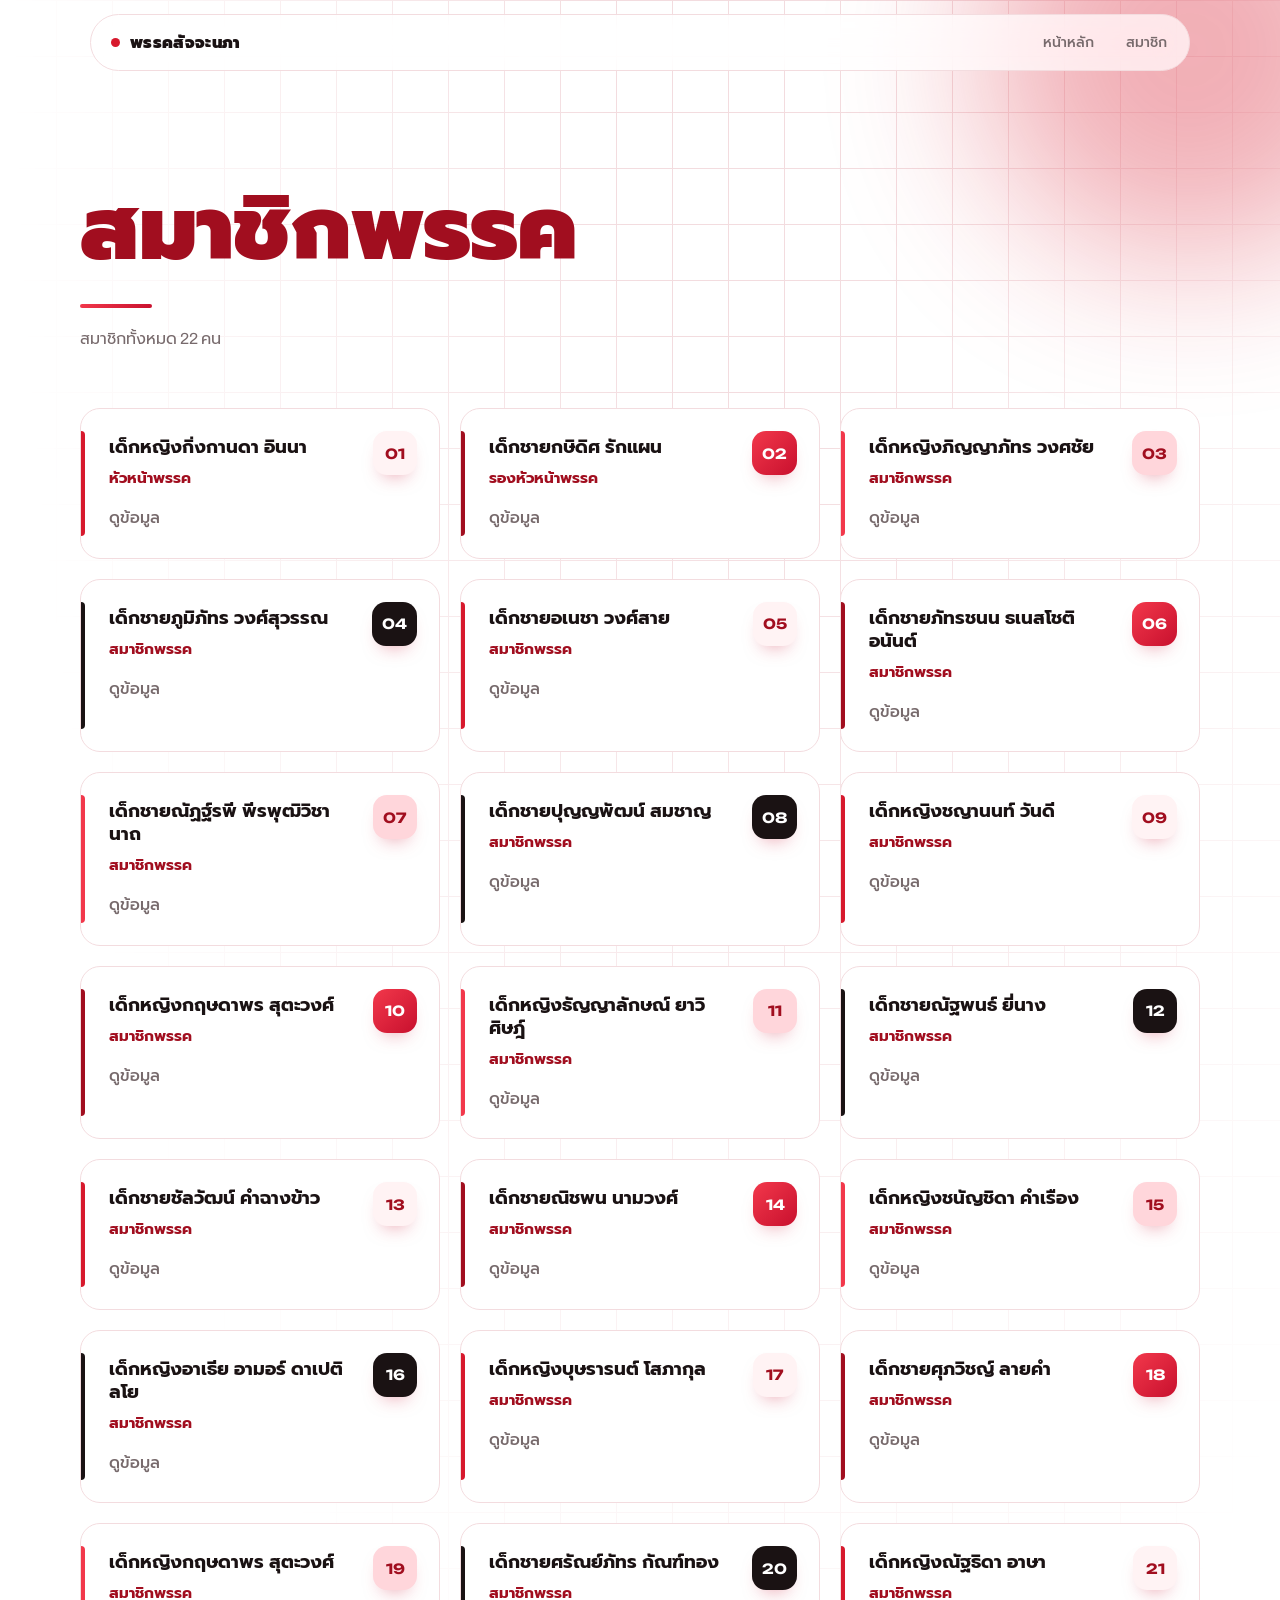
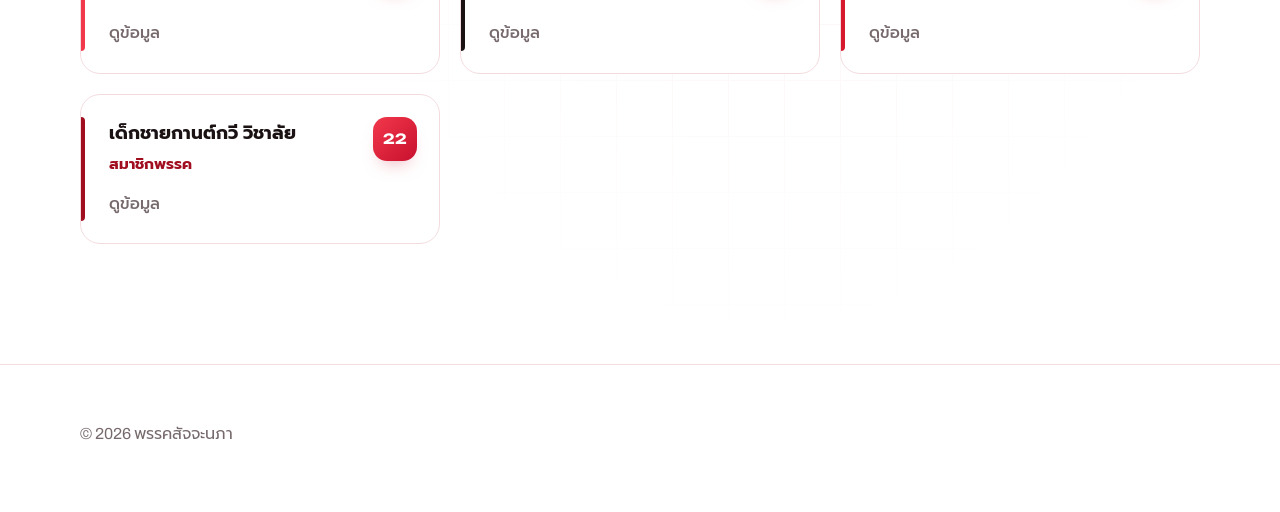
==== member.html @ bf194bbb "Update member.html" ====
<!DOCTYPE html>
<html lang="th">
<head>
<meta charset="UTF-8">
<meta name="viewport" content="width=device-width, initial-scale=1.0">
<meta name="description" content="สมาชิกพรรคสัจจะนภา">
<title>สมาชิกพรรค | พรรคสัจจะนภา</title>
<link rel="preconnect" href="https://fonts.googleapis.com">
<link rel="preconnect" href="https://fonts.gstatic.com" crossorigin>
<link href="https://fonts.googleapis.com/css2?family=Archivo:wght@400;500;600;700&family=Prompt:wght@400;500;600;700;800&family=Unbounded:wght@500;700;900&display=swap" rel="stylesheet">
<script>document.documentElement.classList.add('js');</script>
<style>
  :root{
    color-scheme:light;
    --red:#D7192D;--red-deep:#A10E1F;
    --grad:linear-gradient(135deg,#F2384B 0%,#C8102E 100%);
    --ink:#1A1213;--muted:#776A6C;--line:#F3DCDF;--tint:#FFF3F4;
    --radius:24px;--ease:cubic-bezier(.2,.7,.2,1);
    --display:"Unbounded","Prompt",system-ui,sans-serif;
    --body:"Archivo","Prompt",system-ui,sans-serif;
  }
  *,*::before,*::after{box-sizing:border-box;margin:0;padding:0}
  html{scroll-behavior:smooth;scroll-padding-top:96px}
  body{font-family:var(--body);background:#fff;color:var(--ink);line-height:1.65;overflow-x:hidden;-webkit-font-smoothing:antialiased}
  ul,ol{list-style:none}
  a{color:inherit;text-decoration:none}
  button{font:inherit;color:inherit;cursor:pointer;border:0;background:none}
  :focus-visible{outline:3px solid var(--red);outline-offset:3px;border-radius:6px}
  ::selection{background:var(--red);color:#fff}
  [hidden]{display:none !important}
  h1,h2,h3{font-family:var(--display);line-height:1.25}
  p{margin:0}
  .wrap{width:min(1120px,90%);margin-inline:auto}

  /* ---------- scroll progress ---------- */
  .progress{position:fixed;top:0;left:0;right:0;height:4px;background:var(--grad);transform:scaleX(0);transform-origin:0 50%;z-index:100}

  /* ---------- floating pill navbar ---------- */
  .topbar{position:fixed;top:14px;left:50%;transform:translateX(-50%);width:min(94%,1100px);padding:8px 8px 8px 20px;border-radius:999px;background:rgba(255,255,255,.72);-webkit-backdrop-filter:blur(16px) saturate(170%);backdrop-filter:blur(16px) saturate(170%);border:1px solid var(--line);z-index:50;transition:background .3s,box-shadow .3s}
  .topbar.scrolled{background:rgba(255,255,255,.94);box-shadow:0 12px 40px -18px rgba(26,18,19,.25)}
  .topbar .wrap{width:100%;display:flex;align-items:center;justify-content:space-between;gap:12px}
  .brand{display:flex;align-items:center;gap:10px;font-family:var(--display);font-weight:900;letter-spacing:.02em}
  .logo{width:9px;height:9px;border-radius:50%;background:var(--red);animation:pulse 2s infinite}
  @keyframes pulse{0%,100%{box-shadow:0 0 0 4px rgba(215,25,45,.2)}50%{box-shadow:0 0 0 9px rgba(215,25,45,.04)}}
  .nav-links{display:flex;gap:4px}
  .nav-links a{display:block;padding:8px 14px;border-radius:999px;font-size:14px;font-weight:500;color:var(--muted);transition:background .25s,color .25s}
  .nav-links a:hover{background:var(--tint);color:var(--red-deep)}

  /* three-line button: turns into an X when open */
  .menu-btn{display:none;position:relative;width:44px;height:44px;margin-left:auto;border-radius:50%;background:var(--tint);transition:transform .2s var(--ease)}
  .menu-btn:active{transform:scale(.9)}
  .menu-btn span{position:absolute;left:13px;right:13px;height:2px;border-radius:2px;background:var(--ink);transition:transform .3s var(--ease),opacity .2s,top .3s var(--ease)}
  .menu-btn span:nth-child(1){top:15px}
  .menu-btn span:nth-child(2){top:21px}
  .menu-btn span:nth-child(3){top:27px}
  .menu-btn.is-open span:nth-child(1){top:21px;transform:rotate(45deg)}
  .menu-btn.is-open span:nth-child(2){opacity:0}
  .menu-btn.is-open span:nth-child(3){top:21px;transform:rotate(-45deg)}

  /* ---------- page background ---------- */
  .page{position:relative;isolation:isolate;overflow:hidden;padding:170px 0 120px;background:#fff}
  .page::before{content:"";position:absolute;inset:0;z-index:-1;background-image:linear-gradient(var(--line) 1px,transparent 1px),linear-gradient(90deg,var(--line) 1px,transparent 1px);background-size:56px 56px;-webkit-mask-image:radial-gradient(ellipse at 60% 0%,#000 15%,transparent 70%);mask-image:radial-gradient(ellipse at 60% 0%,#000 15%,transparent 70%)}
  .blob{position:absolute;border-radius:50%;filter:blur(80px);opacity:.35;z-index:-1;pointer-events:none;animation:float 14s ease-in-out infinite}
  .b1{width:420px;height:420px;background:var(--red);top:-160px;right:-120px}
  @keyframes float{0%,100%{transform:translate(0,0) scale(1)}50%{transform:translate(30px,-40px) scale(1.08)}}

  /* ---------- list header ---------- */
  .page-title{font-size:clamp(2.6rem,8vw,5.6rem);font-weight:900;letter-spacing:-.01em;color:var(--red-deep)}
  .title-line{display:block;width:72px;height:4px;margin-top:22px;border-radius:4px;background:var(--grad);transform-origin:left}
  .page-sub{margin-top:18px;color:var(--muted)}

  /* ---------- buttons ---------- */
  .btn{display:inline-flex;align-items:center;justify-content:center;gap:8px;padding:16px 30px;border:2px solid var(--red);border-radius:999px;background:#fff;color:var(--red-deep);font-weight:700;font-size:16px;box-shadow:0 14px 30px -14px rgba(200,16,46,.6);transition:transform .25s var(--ease),background .25s,box-shadow .25s}
  .btn:hover{transform:translateY(-3px);background:var(--tint);box-shadow:0 20px 40px -14px rgba(200,16,46,.7)}
  .btn:active{transform:scale(.98)}
  .btn-line{border-color:var(--ink);color:var(--ink);box-shadow:none}
  .btn-line:hover{background:var(--tint);box-shadow:none}

  /* ---------- cards ---------- */
  .card{position:relative;overflow:hidden;border:1px solid var(--line);border-radius:20px;background:#fff;transition:transform .4s var(--ease),box-shadow .4s,border-color .4s}
  .card:hover{transform:translateY(-6px);border-color:rgba(215,25,45,.4);box-shadow:0 26px 50px -28px rgba(200,16,46,.55)}
  .card>*{position:relative;z-index:1}
  .card::after{content:"";position:absolute;inset:0;z-index:0;border-radius:inherit;pointer-events:none;opacity:0;transition:opacity .4s;background:radial-gradient(280px circle at var(--mx,50%) var(--my,50%),rgba(215,25,45,.1),transparent 70%)}
  .card:hover::after{opacity:1}

  /* member list cards */
  .member-grid{display:grid;grid-template-columns:repeat(3,1fr);gap:20px;margin-top:56px}
  .member-card{padding:26px 28px}
  .member-card::before{content:"";position:absolute;left:0;top:22px;bottom:22px;width:4px;border-radius:0 4px 4px 0;background:var(--accent)}
  .member-card h3{font-size:1.15rem;font-weight:700;margin-bottom:8px;padding-right:60px}
  .member-card .role{color:var(--red-deep);font-weight:700;font-size:.95rem}
  .member-link{display:inline-block;margin-top:14px;color:var(--muted);font-weight:500;transition:color .25s}
  .member-link:hover{color:var(--red-deep);text-decoration:underline;text-underline-offset:4px}

  /* number badge, colored by tone */
  .member-num{position:absolute;top:22px;right:22px;display:grid;place-items:center;min-width:44px;height:44px;padding:0 10px;border-radius:14px;background:var(--badge-bg);color:var(--badge-ink);font-family:var(--display);font-size:14px;font-weight:700;box-shadow:0 10px 20px -12px rgba(200,16,46,.6)}

  /* four tones, repeated down the list: 1, 2, 3, 4, 1, 2, ... */
  .tone-0{--accent:#D7192D;--badge-bg:var(--tint);--badge-ink:var(--red-deep)}
  .tone-1{--accent:#A10E1F;--badge-bg:var(--grad);--badge-ink:#fff}
  .tone-2{--accent:#F2384B;--badge-bg:#FFD6DB;--badge-ink:var(--red-deep)}
  .tone-3{--accent:#1A1213;--badge-bg:var(--ink);--badge-ink:#fff}

  /* ---------- detail view ---------- */
  .detail-head{display:flex;align-items:center;gap:36px;flex-wrap:wrap}
  .detail-head>div{flex:1 1 320px;min-width:0}
  .avatar-xl{display:grid;place-items:center;flex-shrink:0;width:160px;height:160px;border-radius:44px;background:var(--grad);color:#fff;font-family:var(--display);font-size:56px;font-weight:900;box-shadow:0 30px 60px -24px rgba(200,16,46,.7)}
  .detail-name{font-size:clamp(2rem,5vw,3.2rem);font-weight:900;letter-spacing:-.01em;color:var(--ink)}
  .role-pill{display:inline-block;margin-top:16px;padding:6px 16px;border-radius:999px;background:var(--tint);color:var(--red-deep);font-weight:700;font-size:.95rem}
  .actions{display:flex;flex-wrap:wrap;gap:12px;margin-top:28px}
  .crumbs{display:flex;flex-wrap:wrap;align-items:center;gap:8px;margin-bottom:32px;font-size:14px;color:var(--muted)}
  .crumbs a{transition:color .25s}
  .crumbs a:hover{color:var(--red-deep)}

  .info-grid{display:grid;grid-template-columns:repeat(2,1fr);gap:18px;margin-top:56px}
  .info{padding:24px}
  .info dt{margin-bottom:6px;font-size:.85rem;color:var(--muted)}
  .info dd{font-size:1.05rem;font-weight:700;word-break:break-word}

  .bio{max-width:760px;margin-top:48px;color:var(--muted);font-size:1.05rem}

  .contact{display:flex;flex-wrap:wrap;align-items:center;justify-content:space-between;gap:20px;max-width:760px;margin-top:48px;padding:32px}
  .contact-label{font-size:.85rem;color:var(--muted)}
  .contact-value{font-family:var(--display);font-size:1.1rem;font-weight:700;word-break:break-all}
  .contact-actions{display:flex;flex-wrap:wrap;gap:12px}
  .copy-msg{width:100%;min-height:1.4em;font-size:.95rem;font-weight:600;color:var(--red-deep)}

  /* ---------- back to top ---------- */
  .to-top{position:fixed;right:20px;bottom:20px;z-index:40;display:grid;place-items:center;width:52px;height:52px;border-radius:50%;background:var(--grad);color:#fff;font-size:22px;font-weight:700;box-shadow:0 18px 36px -14px rgba(200,16,46,.7);opacity:0;transform:translateY(16px);pointer-events:none;transition:opacity .3s,transform .3s var(--ease)}
  .to-top.show{opacity:1;transform:none;pointer-events:auto}

  /* ---------- footer ---------- */
  footer{border-top:1px solid var(--line);padding:56px 0 64px}
  footer p{color:var(--muted)}

  /* ---------- motion ---------- */
  @keyframes heroRise{from{opacity:0;translate:0 28px;filter:blur(6px)}to{opacity:1;translate:0 0;filter:blur(0)}}
  @keyframes grow{from{transform:scaleX(0)}to{transform:scaleX(1)}}
  .js .page-title{animation:heroRise 1s var(--ease) both}
  .js .title-line{animation:grow .9s var(--ease) .3s both}
  .js .page-sub{animation:heroRise 1s var(--ease) .15s both}
  .js .detail-head,.js .crumbs{animation:heroRise 1s var(--ease) both}
  .js .reveal{opacity:0;translate:0 32px}
  .js .reveal.in{opacity:1;translate:0 0;transition:opacity .9s var(--ease) var(--d,0s),translate .9s var(--ease) var(--d,0s),transform .4s var(--ease),box-shadow .4s,border-color .4s}

  /* ---------- responsive ---------- */
  @media (max-width:1040px){
    .member-grid,.info-grid{grid-template-columns:repeat(2,1fr)}
  }
  @media (max-width:760px){
    .topbar{top:10px}
    .menu-btn{display:block}
    .nav-links{display:flex;flex-direction:column;gap:2px;position:absolute;top:calc(100% + 10px);left:0;right:0;padding:12px;background:#fff;border:1px solid var(--line);border-radius:24px;box-shadow:0 24px 50px -20px rgba(215,25,45,.35);opacity:0;visibility:hidden;pointer-events:none;transform:translateY(-12px) scale(.98);transform-origin:top right;transition:opacity .35s var(--ease),transform .35s var(--ease),visibility .35s}
    .nav-links.open{opacity:1;visibility:visible;pointer-events:auto;transform:none}
    .nav-links a{padding:14px 16px;opacity:0;transform:translateX(-10px);transition:opacity .3s,transform .3s,background .25s,color .25s}
    .nav-links.open a{opacity:1;transform:none}
    .nav-links.open li:nth-child(1) a{transition-delay:.06s}
    .nav-links.open li:nth-child(2) a{transition-delay:.12s}
    .page{padding-top:130px}
    .info-grid{grid-template-columns:1fr}
    .avatar-xl{width:124px;height:124px;font-size:44px;border-radius:36px}
    .contact{padding:26px}
  }
  @media (max-width:480px){
    .member-grid{grid-template-columns:1fr}
  }

  /* ---------- reduced motion ---------- */
  @media (prefers-reduced-motion:reduce){
    html{scroll-behavior:auto}
    *,*::before,*::after{animation:none !important;transition:none !important}
    .js .reveal{opacity:1;translate:none}
  }
</style>
</head>
<body>
<div class="progress" aria-hidden="true"></div>

<header class="topbar" id="topbar">
  <div class="wrap">
    <a class="brand" href="index.html"><span class="logo" aria-hidden="true"></span>พรรคสัจจะนภา</a>
    <button class="menu-btn" id="menuBtn" type="button" aria-label="เปิดเมนู" aria-expanded="false" aria-controls="navLinks">
      <span></span><span></span><span></span>
    </button>
    <nav>
      <ul class="nav-links" id="navLinks">
        <li><a href="index.html">หน้าหลัก</a></li>
        <li><a href="#members">สมาชิก</a></li>
      </ul>
    </nav>
  </div>
</header>

<main>
  <!-- list of all members -->
  <div class="page" id="listView">
    <div class="blob b1" aria-hidden="true"></div>
    <div class="wrap">
      <h1 class="page-title">สมาชิกพรรค</h1>
      <span class="title-line" aria-hidden="true"></span>
      <p class="page-sub">สมาชิกทั้งหมด <span id="count"></span> คน</p>
      <div class="member-grid" id="memberGrid"></div>
    </div>
  </div>

  <!-- one member's details (shown when ดูข้อมูล is clicked) -->
  <div class="page" id="detailView" hidden>
    <div class="blob b1" aria-hidden="true"></div>
    <div class="wrap" id="detail"></div>
  </div>
</main>

<footer>
  <div class="wrap">
    <p>© <span id="year"></span> พรรคสัจจะนภา</p>
  </div>
</footer>

<button class="to-top" id="toTop" type="button" aria-label="กลับขึ้นด้านบน">↑</button>

<script>
(() => {
  'use strict';
  const $ = (s, r = document) => r.querySelector(s);
  const $$ = (s, r = document) => [...r.querySelectorAll(s)];
  const reduceMotion = matchMedia('(prefers-reduced-motion: reduce)').matches;
  const LIST_TITLE = 'สมาชิกพรรค | พรรคสัจจะนภา';

  /* ============ MEMBER DATA: edit here ============
     Each { ... } is one member. Change any field.
     Any field you leave out uses the default below.
     education = ชั้น / ห้องเรียน (shown on the detail page) */
  const defaults = {
    nick: 'ใส่ชื่อเล่น',
    joined: '00 / 00 / 0000',
    education: 'ใส่ชั้น / ห้องเรียน'
  };

  const members = [
    {
      name: 'เด็กหญิงกิ่งกานดา อินนา',
      role: 'หัวหน้าพรรค',
      nick: 'กาน',
      education: 'มัธยมศึกษาปีที่ 2.7',
    },
    {
      name: 'เด็กชายกษิดิศ รักแผน',
      role: 'รองหัวหน้าพรรค',
      nick: 'ชีต้าร์',
      education: 'มัธยมศึกษาปีที่ 2.16',
    },
    {
      name: 'เด็กหญิงภิญญาภัทร วงศชัย',
      role: 'สมาชิกพรรค',
      nick: 'พลอยใส',
      education: 'มัธยมศึกษาปีที่ 2.15',
    },
    {
      name: 'เด็กชายภูมิภัทร วงศ์สุวรรณ',
      role: 'สมาชิกพรรค',
      nick: 'ภูริ',
      education: 'มัธยมศึกษาปีที่ 2.13',
    },
    {
      name: 'เด็กชายอเนชา วงศ์สาย',
      role: 'สมาชิกพรรค',
      nick: 'ออกัส',
      education: 'มัธยมศึกษาปีที่ 2.13',
    },
    {
      name: 'เด็กชายภัทรชนน ธเนสโชติอนันต์',
      role: 'สมาชิกพรรค',
      nick: 'เก้า',
      education: 'มัธยมศึกษาปีที่ 2.13',
    },
    {
      name: 'เด็กชายณัฏฐ์รพี  พีรพุฒิวิชานาถ',
      role: 'สมาชิกพรรค',
      nick: 'เฟสคุง',
      education: 'มัธยมศึกษาปีที่ 2.13',
    },
    {
      name: 'เด็กชายปุญญพัฒน์ สมชาญ',
      role: 'สมาชิกพรรค',
      nick: 'ม่อน',
      education: 'มัธยมศึกษาปีที่ 2.13',
    },
    {
      name: 'เด็กหญิงชญานนท์ วันดี',
      role: 'สมาชิกพรรค',
      nick: 'น้ำหนาว',
      education: 'มัธยมศึกษาปีที่ 2.16',
    },
    {
      name: 'เด็กหญิงกฤษดาพร สุตะวงศ์',
      role: 'สมาชิกพรรค',
      nick: 'หนูดี',
      education: 'มัธยมศึกษาปีที่ 2.2',
    },
    {
      name: 'เด็กหญิงธัญญาลักษณ์ ยาวิศิษฎ์',
      role: 'สมาชิกพรรค',
      nick: 'เน',
      education: 'มัธยมศึกษาปีที่ 2.2',
    },
    {
      name: 'เด็กชายณัฐพนธ์ ยี่นาง',
      role: 'สมาชิกพรรค',
      nick: '-',
      education: 'มัธยมศึกษาปีที่ 2.2',
    },
    {
      name: 'เด็กชายชัลวัฒน์ คำฉางข้าว',
      role: 'สมาชิกพรรค',
      nick: '-',
      education: 'มัธยมศึกษาปีที่ 2.11',
    },
    {
      name: 'เด็กชายณิชพน นามวงศ์',
      role: 'สมาชิกพรรค',
      nick: '-',
      education: 'มัธยมศึกษาปีที่ 2.12',
    },
    {
      name: 'เด็กหญิงชนัญชิดา คำเรือง',
      role: 'สมาชิกพรรค',
      nick: '-',
      education: 'มัธยมศึกษาปีที่ 2.10',
    },
    {
      name: 'เด็กหญิงอาเธีย อามอร์ ดาเปติลโย',
      role: 'สมาชิกพรรค',
      nick: 'อามอร์',
      education: 'มัธยมศึกษาปีที่ 2.4',
    },
    {
      name: 'เด็กหญิงบุษรารนต์ โสภากุล',
      role: 'สมาชิกพรรค',
      nick: '-',
      education: 'มัธยมศึกษาปีที่ 2.10',
    },
    {
      name: 'เด็กชายศุภวิชญ์ ลายคำ',
      role: 'สมาชิกพรรค',
      nick: 'เนม',
      education: 'มัธยมศึกษาปีที่ 2.13',
    },
    {
      name: 'เด็กหญิงกฤษดาพร สุตะวงศ์',
      role: 'สมาชิกพรรค',
      nick: '-',
      education: 'มัธยมศึกษาปีที่ 2.2',
    },
    {
      name: 'เด็กชายศรัณย์ภัทร กัณฑ์ทอง',
      role: 'สมาชิกพรรค',
      nick: 'สแตมป์',
      education: 'มัธยมศึกษาปีที่ 2.15',
    },
    {
      name: 'เด็กหญิงณัฐธิดา อาษา',
      role: 'สมาชิกพรรค',
      nick: '-',
      education: 'มัธยมศึกษาปีที่ 2.3',
    },
    {
      name: 'เด็กชายกานต์กวี วิชาลัย',
      role: 'สมาชิกพรรค',
      nick: 'กัฟฟี่',
      education: 'มัธยมศึกษาปีที่ 2.13',
    },
  ].map((m, i) => ({ ...defaults, ...m, id: i + 1 }));

  /* ---------- elements ---------- */
  const listView = $('#listView');
  const detailView = $('#detailView');
  const grid = $('#memberGrid');
  const detail = $('#detail');
  const topbar = $('#topbar');
  const menuBtn = $('#menuBtn');
  const navLinks = $('#navLinks');
  const toTop = $('#toTop');
  const progress = $('.progress');

  /* ---------- mobile menu ---------- */
  const isMenuOpen = () => navLinks.classList.contains('open');

  function setMenu(open) {
    navLinks.classList.toggle('open', open);
    menuBtn.classList.toggle('is-open', open);
    menuBtn.setAttribute('aria-expanded', String(open));
    menuBtn.setAttribute('aria-label', open ? 'ปิดเมนู' : 'เปิดเมนู');
  }

  menuBtn.addEventListener('click', () => setMenu(!isMenuOpen()));
  $$('a', navLinks).forEach(a => a.addEventListener('click', () => setMenu(false)));
  document.addEventListener('click', e => {
    if (isMenuOpen() && !topbar.contains(e.target)) setMenu(false);
  });
  document.addEventListener('keydown', e => { if (e.key === 'Escape') setMenu(false); });
  matchMedia('(min-width: 761px)').addEventListener('change', e => { if (e.matches) setMenu(false); });

  /* ---------- navbar shadow, progress bar, back to top ---------- */
  function onScroll() {
    topbar.classList.toggle('scrolled', scrollY > 40);
    toTop.classList.toggle('show', scrollY > 500);
    const max = document.documentElement.scrollHeight - innerHeight;
    progress.style.transform = `scaleX(${max > 0 ? scrollY / max : 0})`;
  }
  addEventListener('scroll', onScroll, { passive: true });
  addEventListener('resize', onScroll);
  toTop.addEventListener('click', () => scrollTo({ top: 0, behavior: 'smooth' }));
  onScroll();

  /* ---------- glow that follows the cursor (mouse only) ---------- */
  if (matchMedia('(hover: hover)').matches && !reduceMotion) {
    addEventListener('pointermove', e => {
      const card = e.target.closest?.('.card');
      if (!card) return;
      const r = card.getBoundingClientRect();
      card.style.setProperty('--mx', `${e.clientX - r.left}px`);
      card.style.setProperty('--my', `${e.clientY - r.top}px`);
    }, { passive: true });
  }

  /* ---------- reveal on scroll (siblings stagger) ---------- */
  function revealIn(root) {
    const els = $$('.reveal', root);
    if (reduceMotion || !('IntersectionObserver' in window)) {
      els.forEach(el => el.classList.add('in'));
      return;
    }
    const io = new IntersectionObserver((entries, obs) => {
      entries.forEach(en => {
        if (en.isIntersecting) {
          en.target.classList.add('in');
          obs.unobserve(en.target);
        }
      });
    }, { threshold: 0.12, rootMargin: '0px 0px -6% 0px' });
    els.forEach((el, i) => {
      el.style.setProperty('--d', `${(i % 3) * 0.1}s`);
      io.observe(el);
    });
  }

  /* ---------- HTML builders ---------- */
  function cardHTML(m) {
    const tone = `tone-${(m.id - 1) % 4}`;
    return `
      <article class="card member-card ${tone} reveal">
        <span class="member-num">${String(m.id).padStart(2, '0')}</span>
        <h3>${m.name}</h3>
        <p class="role">${m.role}</p>
        <a class="member-link" href="#member-${m.id}">ดูข้อมูล</a>
      </article>`;
  }

  function detailHTML(m) {
    const info = [
      ['ชื่อเล่น', m.nick],
      ['ชั้น / ห้องเรียน', m.education],
    ];
    return `
      <nav class="crumbs" aria-label="เส้นทาง">
        <a href="#members">สมาชิกพรรค</a>
        <span aria-hidden="true">/</span>
        <span>${m.name}</span>
      </nav>

      <div class="detail-head">
        <span class="avatar-xl" aria-hidden="true">${String(m.id).padStart(2, '0')}</span>
        <div>
          <h1 class="detail-name">${m.name}</h1>
          <span class="role-pill">${m.role}</span>
          <div class="actions">
            <a class="btn btn-line" href="#members">← กลับไปหน้าสมาชิก</a>
          </div>
        </div>
      </div>

      <dl class="info-grid">
        ${info.map(([label, value]) => `
        <div class="card info reveal"><dt>${label}</dt><dd>${value}</dd></div>`).join('')}
      </dl>`;
  }

  /* ---------- views ---------- */
  function showList() {
    detailView.hidden = true;
    listView.hidden = false;
    document.title = LIST_TITLE;
  }

  function showDetail(m) {
    listView.hidden = true;
    detailView.hidden = false;
    detail.innerHTML = detailHTML(m);
    document.title = `${m.name} | พรรคสัจจะนภา`;
    revealIn(detail);
  }

  /* #member-1, #member-2, ... show details; anything else shows the list */
  function route() {
    const match = location.hash.match(/^#member-(\d+)$/);
    const m = match ? members.find(x => x.id === Number(match[1])) : null;
    if (m) showDetail(m); else showList();
    scrollTo(0, 0);
  }

  /* ---------- build the list ---------- */
  grid.innerHTML = members.map(cardHTML).join('');
  $('#count').textContent = members.length;
  revealIn(grid);

  addEventListener('hashchange', route);
  route();

  /* ---------- footer year ---------- */
  $('#year').textContent = new Date().getFullYear();
})();
</script>
</body>
</html>
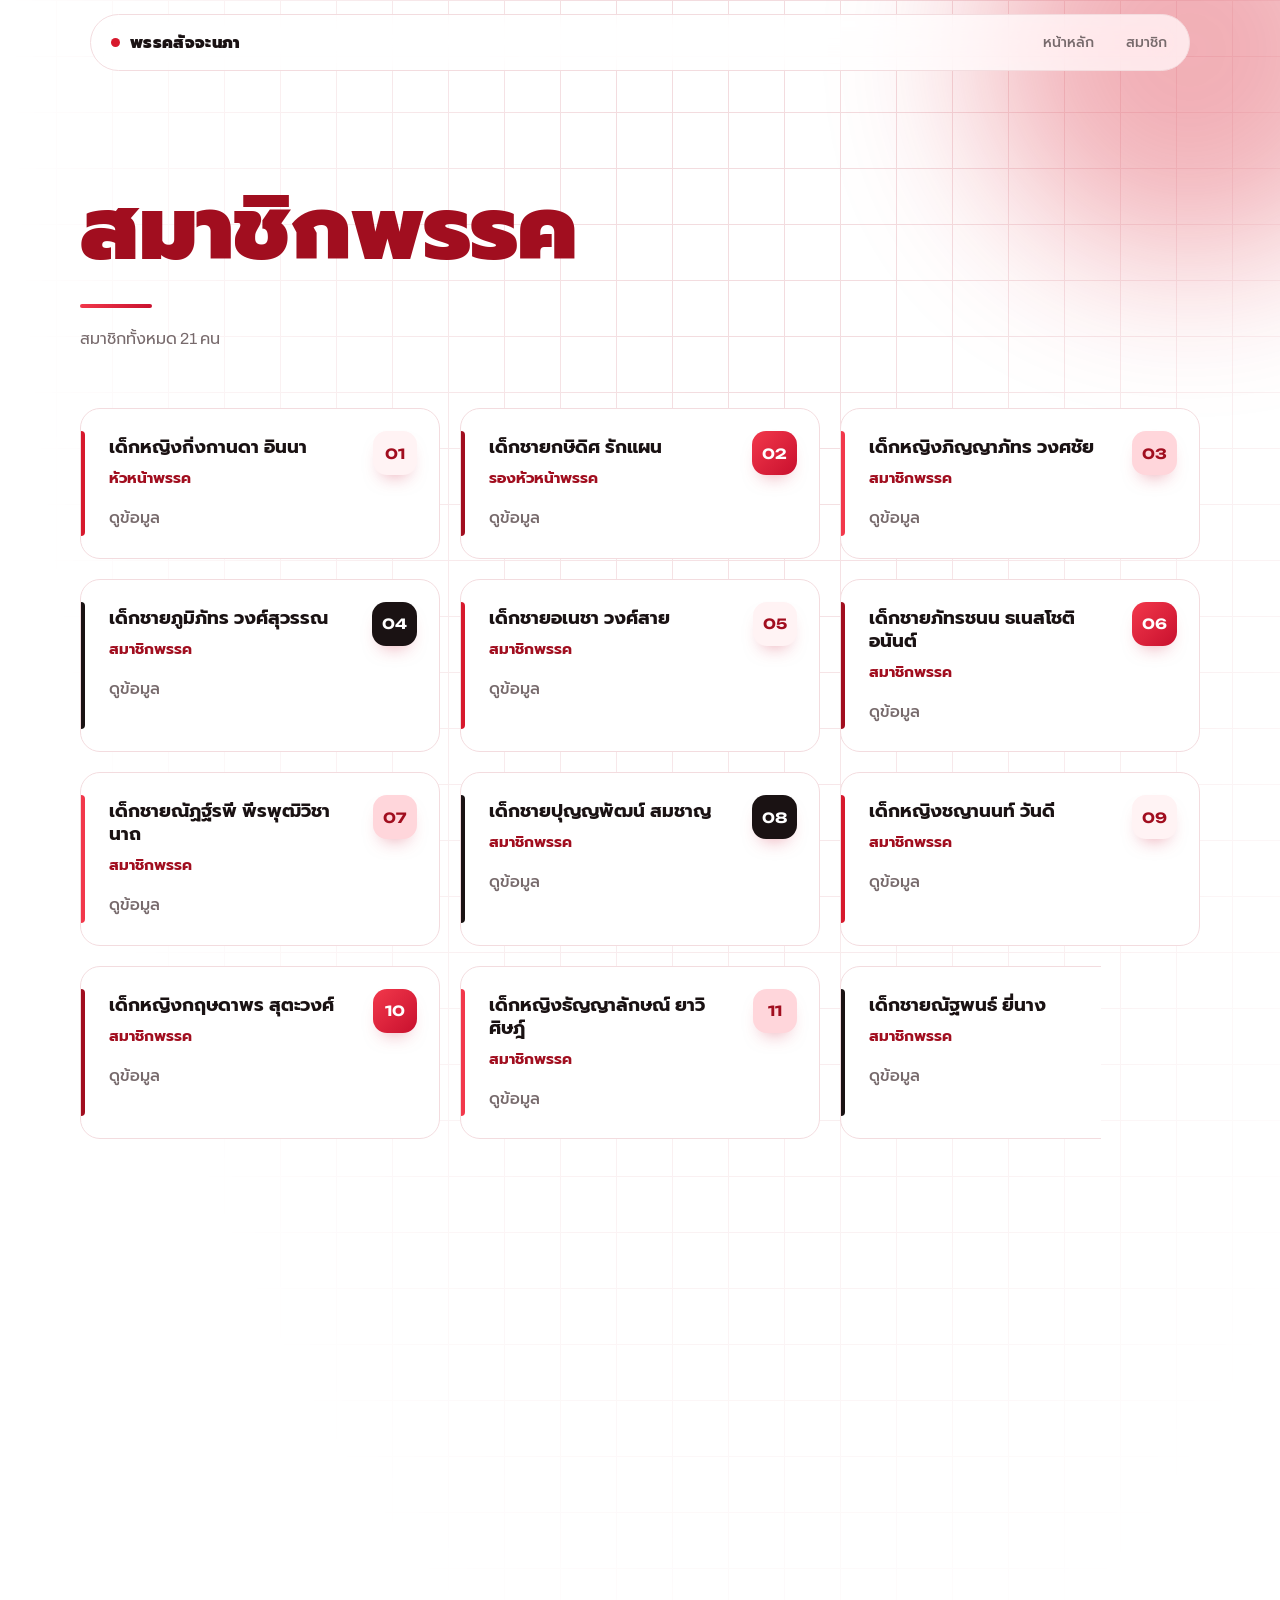
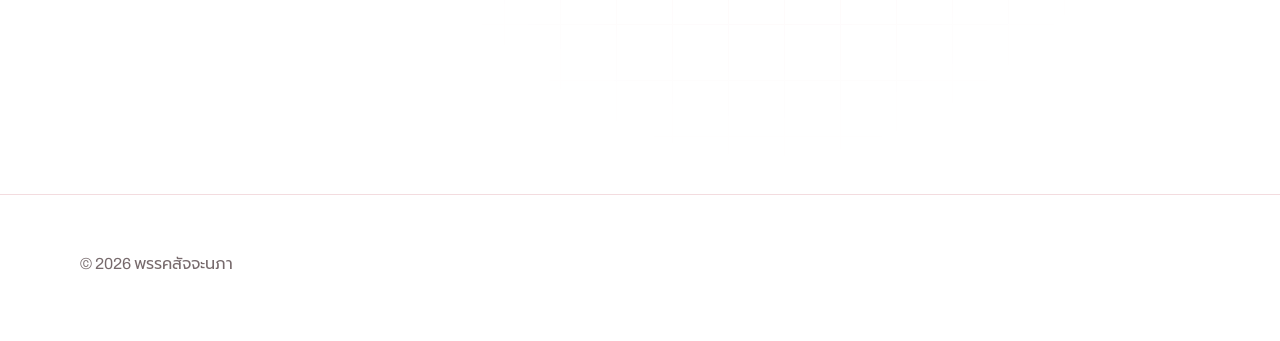
==== commit 2b245449: "Update fmt.Println message from 'Hello' to 'Goodbye'" ====
--- a/member.html
+++ b/member.html
@@ -306,25 +306,25 @@
     {
       name: 'เด็กชายณัฐพนธ์ ยี่นาง',
       role: 'สมาชิกพรรค',
-      nick: '-',
+      nick: 'มิกซ์',
       education: 'มัธยมศึกษาปีที่ 2.2',
     },
     {
-      name: 'เด็กชายชัลวัฒน์ คำฉางข้าว',
-      role: 'สมาชิกพรรค',
-      nick: '-',
+      name: 'เด็กชายชลวัฒน์ คำฉางข้าว',
+      role: 'สมาชิกพรรค',
+      nick: 'น้ำ',
       education: 'มัธยมศึกษาปีที่ 2.11',
     },
     {
       name: 'เด็กชายณิชพน นามวงศ์',
       role: 'สมาชิกพรรค',
-      nick: '-',
+      nick: 'เควิน',
       education: 'มัธยมศึกษาปีที่ 2.12',
     },
     {
       name: 'เด็กหญิงชนัญชิดา คำเรือง',
       role: 'สมาชิกพรรค',
-      nick: '-',
+      nick: 'ขวัญข้าว',
       education: 'มัธยมศึกษาปีที่ 2.10',
     },
     {
@@ -334,9 +334,9 @@
       education: 'มัธยมศึกษาปีที่ 2.4',
     },
     {
-      name: 'เด็กหญิงบุษรารนต์ โสภากุล',
-      role: 'สมาชิกพรรค',
-      nick: '-',
+      name: 'เด็กหญิงบุษรารัตน์ โสภากุล',
+      role: 'สมาชิกพรรค',
+      nick: 'เวียงพิงค์',
       education: 'มัธยมศึกษาปีที่ 2.10',
     },
     {
@@ -344,12 +344,6 @@
       role: 'สมาชิกพรรค',
       nick: 'เนม',
       education: 'มัธยมศึกษาปีที่ 2.13',
-    },
-    {
-      name: 'เด็กหญิงกฤษดาพร สุตะวงศ์',
-      role: 'สมาชิกพรรค',
-      nick: '-',
-      education: 'มัธยมศึกษาปีที่ 2.2',
     },
     {
       name: 'เด็กชายศรัณย์ภัทร กัณฑ์ทอง',
@@ -360,7 +354,7 @@
     {
       name: 'เด็กหญิงณัฐธิดา อาษา',
       role: 'สมาชิกพรรค',
-      nick: '-',
+      nick: 'แพร',
       education: 'มัธยมศึกษาปีที่ 2.3',
     },
     {
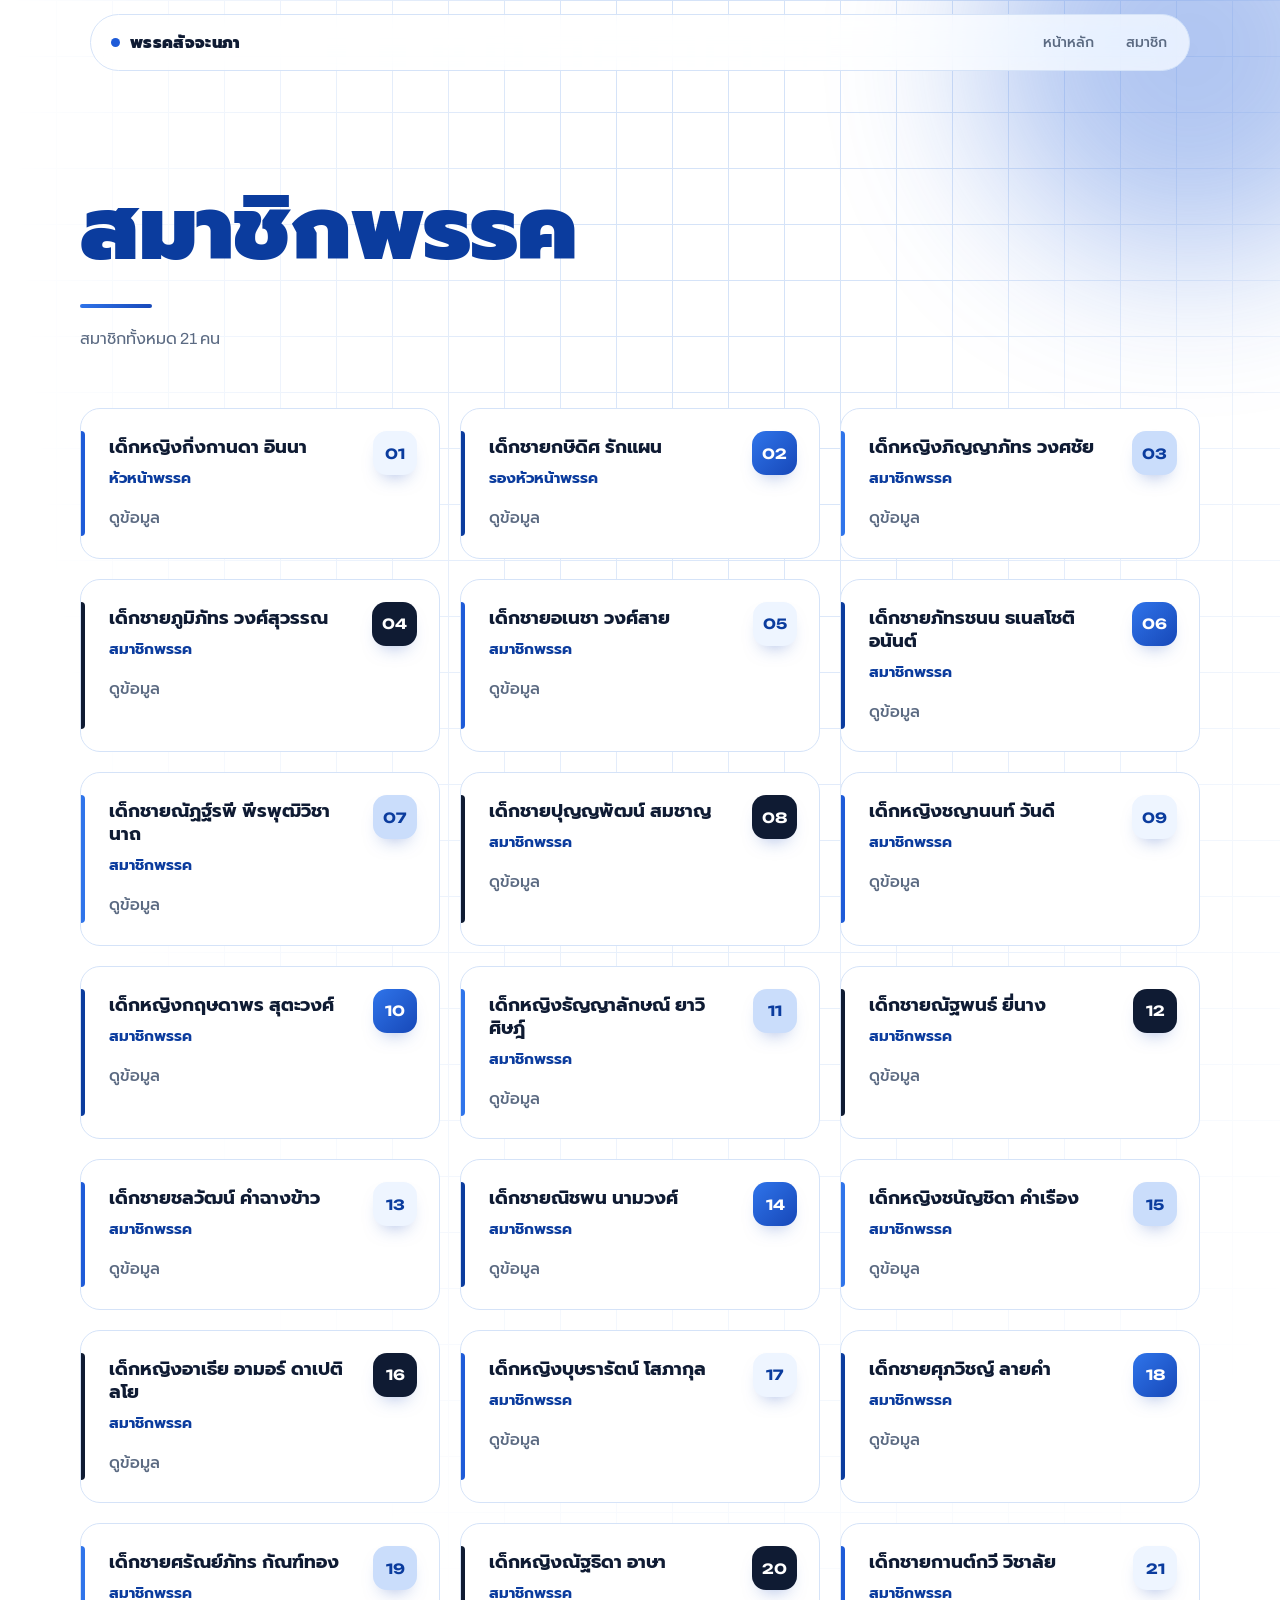
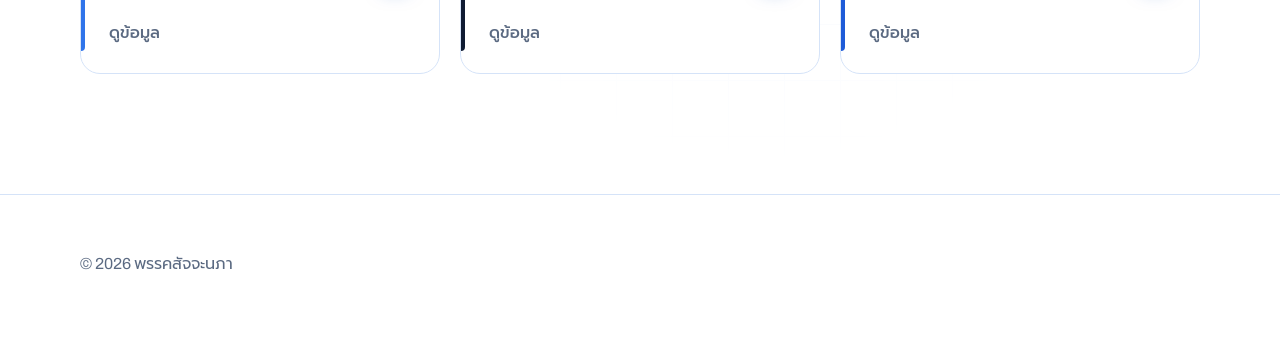
==== commit 5a11af20: "Update member.html" ====
--- a/member.html
+++ b/member.html
@@ -3,6 +3,7 @@
 <head>
 <meta charset="UTF-8">
 <meta name="viewport" content="width=device-width, initial-scale=1.0">
+  <meta name="theme-color" content="#1E5BD8">
 <meta name="description" content="สมาชิกพรรคสัจจะนภา">
 <title>สมาชิกพรรค | พรรคสัจจะนภา</title>
 <link rel="preconnect" href="https://fonts.googleapis.com">
@@ -12,9 +13,9 @@
 <style>
   :root{
     color-scheme:light;
-    --red:#D7192D;--red-deep:#A10E1F;
-    --grad:linear-gradient(135deg,#F2384B 0%,#C8102E 100%);
-    --ink:#1A1213;--muted:#776A6C;--line:#F3DCDF;--tint:#FFF3F4;
+    --blue:#1E5BD8;--blue-deep:#0B3C9E;
+    --grad:linear-gradient(135deg,#2F74EA 0%,#1748B8 100%);
+    --ink:#0F1B33;--muted:#5B6A82;--line:#D5E3F8;--tint:#EEF5FF;
     --radius:24px;--ease:cubic-bezier(.2,.7,.2,1);
     --display:"Unbounded","Prompt",system-ui,sans-serif;
     --body:"Archivo","Prompt",system-ui,sans-serif;
@@ -25,8 +26,8 @@
   ul,ol{list-style:none}
   a{color:inherit;text-decoration:none}
   button{font:inherit;color:inherit;cursor:pointer;border:0;background:none}
-  :focus-visible{outline:3px solid var(--red);outline-offset:3px;border-radius:6px}
-  ::selection{background:var(--red);color:#fff}
+  :focus-visible{outline:3px solid var(--blue);outline-offset:3px;border-radius:6px}
+  ::selection{background:var(--blue);color:#fff}
   [hidden]{display:none !important}
   h1,h2,h3{font-family:var(--display);line-height:1.25}
   p{margin:0}
@@ -37,14 +38,14 @@
 
   /* ---------- floating pill navbar ---------- */
   .topbar{position:fixed;top:14px;left:50%;transform:translateX(-50%);width:min(94%,1100px);padding:8px 8px 8px 20px;border-radius:999px;background:rgba(255,255,255,.72);-webkit-backdrop-filter:blur(16px) saturate(170%);backdrop-filter:blur(16px) saturate(170%);border:1px solid var(--line);z-index:50;transition:background .3s,box-shadow .3s}
-  .topbar.scrolled{background:rgba(255,255,255,.94);box-shadow:0 12px 40px -18px rgba(26,18,19,.25)}
+  .topbar.scrolled{background:rgba(255,255,255,.94);box-shadow:0 12px 40px -18px rgba(15,27,51,.25)}
   .topbar .wrap{width:100%;display:flex;align-items:center;justify-content:space-between;gap:12px}
   .brand{display:flex;align-items:center;gap:10px;font-family:var(--display);font-weight:900;letter-spacing:.02em}
-  .logo{width:9px;height:9px;border-radius:50%;background:var(--red);animation:pulse 2s infinite}
-  @keyframes pulse{0%,100%{box-shadow:0 0 0 4px rgba(215,25,45,.2)}50%{box-shadow:0 0 0 9px rgba(215,25,45,.04)}}
+  .logo{width:9px;height:9px;border-radius:50%;background:var(--blue);animation:pulse 2s infinite}
+  @keyframes pulse{0%,100%{box-shadow:0 0 0 4px rgba(30,91,216,.2)}50%{box-shadow:0 0 0 9px rgba(30,91,216,.04)}}
   .nav-links{display:flex;gap:4px}
   .nav-links a{display:block;padding:8px 14px;border-radius:999px;font-size:14px;font-weight:500;color:var(--muted);transition:background .25s,color .25s}
-  .nav-links a:hover{background:var(--tint);color:var(--red-deep)}
+  .nav-links a:hover{background:var(--tint);color:var(--blue-deep)}
 
   /* three-line button: turns into an X when open */
   .menu-btn{display:none;position:relative;width:44px;height:44px;margin-left:auto;border-radius:50%;background:var(--tint);transition:transform .2s var(--ease)}
@@ -61,26 +62,26 @@
   .page{position:relative;isolation:isolate;overflow:hidden;padding:170px 0 120px;background:#fff}
   .page::before{content:"";position:absolute;inset:0;z-index:-1;background-image:linear-gradient(var(--line) 1px,transparent 1px),linear-gradient(90deg,var(--line) 1px,transparent 1px);background-size:56px 56px;-webkit-mask-image:radial-gradient(ellipse at 60% 0%,#000 15%,transparent 70%);mask-image:radial-gradient(ellipse at 60% 0%,#000 15%,transparent 70%)}
   .blob{position:absolute;border-radius:50%;filter:blur(80px);opacity:.35;z-index:-1;pointer-events:none;animation:float 14s ease-in-out infinite}
-  .b1{width:420px;height:420px;background:var(--red);top:-160px;right:-120px}
+  .b1{width:420px;height:420px;background:var(--blue);top:-160px;right:-120px}
   @keyframes float{0%,100%{transform:translate(0,0) scale(1)}50%{transform:translate(30px,-40px) scale(1.08)}}
 
   /* ---------- list header ---------- */
-  .page-title{font-size:clamp(2.6rem,8vw,5.6rem);font-weight:900;letter-spacing:-.01em;color:var(--red-deep)}
+  .page-title{font-size:clamp(2.6rem,8vw,5.6rem);font-weight:900;letter-spacing:-.01em;color:var(--blue-deep)}
   .title-line{display:block;width:72px;height:4px;margin-top:22px;border-radius:4px;background:var(--grad);transform-origin:left}
   .page-sub{margin-top:18px;color:var(--muted)}
 
   /* ---------- buttons ---------- */
-  .btn{display:inline-flex;align-items:center;justify-content:center;gap:8px;padding:16px 30px;border:2px solid var(--red);border-radius:999px;background:#fff;color:var(--red-deep);font-weight:700;font-size:16px;box-shadow:0 14px 30px -14px rgba(200,16,46,.6);transition:transform .25s var(--ease),background .25s,box-shadow .25s}
-  .btn:hover{transform:translateY(-3px);background:var(--tint);box-shadow:0 20px 40px -14px rgba(200,16,46,.7)}
+  .btn{display:inline-flex;align-items:center;justify-content:center;gap:8px;padding:16px 30px;border:2px solid var(--blue);border-radius:999px;background:#fff;color:var(--blue-deep);font-weight:700;font-size:16px;box-shadow:0 14px 30px -14px rgba(23,72,184,.6);transition:transform .25s var(--ease),background .25s,box-shadow .25s}
+  .btn:hover{transform:translateY(-3px);background:var(--tint);box-shadow:0 20px 40px -14px rgba(23,72,184,.7)}
   .btn:active{transform:scale(.98)}
   .btn-line{border-color:var(--ink);color:var(--ink);box-shadow:none}
   .btn-line:hover{background:var(--tint);box-shadow:none}
 
   /* ---------- cards ---------- */
   .card{position:relative;overflow:hidden;border:1px solid var(--line);border-radius:20px;background:#fff;transition:transform .4s var(--ease),box-shadow .4s,border-color .4s}
-  .card:hover{transform:translateY(-6px);border-color:rgba(215,25,45,.4);box-shadow:0 26px 50px -28px rgba(200,16,46,.55)}
+  .card:hover{transform:translateY(-6px);border-color:rgba(30,91,216,.4);box-shadow:0 26px 50px -28px rgba(23,72,184,.55)}
   .card>*{position:relative;z-index:1}
-  .card::after{content:"";position:absolute;inset:0;z-index:0;border-radius:inherit;pointer-events:none;opacity:0;transition:opacity .4s;background:radial-gradient(280px circle at var(--mx,50%) var(--my,50%),rgba(215,25,45,.1),transparent 70%)}
+  .card::after{content:"";position:absolute;inset:0;z-index:0;border-radius:inherit;pointer-events:none;opacity:0;transition:opacity .4s;background:radial-gradient(280px circle at var(--mx,50%) var(--my,50%),rgba(30,91,216,.1),transparent 70%)}
   .card:hover::after{opacity:1}
 
   /* member list cards */
@@ -88,29 +89,29 @@
   .member-card{padding:26px 28px}
   .member-card::before{content:"";position:absolute;left:0;top:22px;bottom:22px;width:4px;border-radius:0 4px 4px 0;background:var(--accent)}
   .member-card h3{font-size:1.15rem;font-weight:700;margin-bottom:8px;padding-right:60px}
-  .member-card .role{color:var(--red-deep);font-weight:700;font-size:.95rem}
+  .member-card .role{color:var(--blue-deep);font-weight:700;font-size:.95rem}
   .member-link{display:inline-block;margin-top:14px;color:var(--muted);font-weight:500;transition:color .25s}
-  .member-link:hover{color:var(--red-deep);text-decoration:underline;text-underline-offset:4px}
+  .member-link:hover{color:var(--blue-deep);text-decoration:underline;text-underline-offset:4px}
 
   /* number badge, colored by tone */
-  .member-num{position:absolute;top:22px;right:22px;display:grid;place-items:center;min-width:44px;height:44px;padding:0 10px;border-radius:14px;background:var(--badge-bg);color:var(--badge-ink);font-family:var(--display);font-size:14px;font-weight:700;box-shadow:0 10px 20px -12px rgba(200,16,46,.6)}
+  .member-num{position:absolute;top:22px;right:22px;display:grid;place-items:center;min-width:44px;height:44px;padding:0 10px;border-radius:14px;background:var(--badge-bg);color:var(--badge-ink);font-family:var(--display);font-size:14px;font-weight:700;box-shadow:0 10px 20px -12px rgba(23,72,184,.6)}
 
   /* four tones, repeated down the list: 1, 2, 3, 4, 1, 2, ... */
-  .tone-0{--accent:#D7192D;--badge-bg:var(--tint);--badge-ink:var(--red-deep)}
-  .tone-1{--accent:#A10E1F;--badge-bg:var(--grad);--badge-ink:#fff}
-  .tone-2{--accent:#F2384B;--badge-bg:#FFD6DB;--badge-ink:var(--red-deep)}
-  .tone-3{--accent:#1A1213;--badge-bg:var(--ink);--badge-ink:#fff}
+  .tone-0{--accent:#1E5BD8;--badge-bg:var(--tint);--badge-ink:var(--blue-deep)}
+  .tone-1{--accent:#0B3C9E;--badge-bg:var(--grad);--badge-ink:#fff}
+  .tone-2{--accent:#2F74EA;--badge-bg:#CADDFB;--badge-ink:var(--blue-deep)}
+  .tone-3{--accent:#0F1B33;--badge-bg:var(--ink);--badge-ink:#fff}
 
   /* ---------- detail view ---------- */
   .detail-head{display:flex;align-items:center;gap:36px;flex-wrap:wrap}
   .detail-head>div{flex:1 1 320px;min-width:0}
-  .avatar-xl{display:grid;place-items:center;flex-shrink:0;width:160px;height:160px;border-radius:44px;background:var(--grad);color:#fff;font-family:var(--display);font-size:56px;font-weight:900;box-shadow:0 30px 60px -24px rgba(200,16,46,.7)}
+  .avatar-xl{display:grid;place-items:center;flex-shrink:0;width:160px;height:160px;border-radius:44px;background:var(--grad);color:#fff;font-family:var(--display);font-size:56px;font-weight:900;box-shadow:0 30px 60px -24px rgba(23,72,184,.7)}
   .detail-name{font-size:clamp(2rem,5vw,3.2rem);font-weight:900;letter-spacing:-.01em;color:var(--ink)}
-  .role-pill{display:inline-block;margin-top:16px;padding:6px 16px;border-radius:999px;background:var(--tint);color:var(--red-deep);font-weight:700;font-size:.95rem}
+  .role-pill{display:inline-block;margin-top:16px;padding:6px 16px;border-radius:999px;background:var(--tint);color:var(--blue-deep);font-weight:700;font-size:.95rem}
   .actions{display:flex;flex-wrap:wrap;gap:12px;margin-top:28px}
   .crumbs{display:flex;flex-wrap:wrap;align-items:center;gap:8px;margin-bottom:32px;font-size:14px;color:var(--muted)}
   .crumbs a{transition:color .25s}
-  .crumbs a:hover{color:var(--red-deep)}
+  .crumbs a:hover{color:var(--blue-deep)}
 
   .info-grid{display:grid;grid-template-columns:repeat(2,1fr);gap:18px;margin-top:56px}
   .info{padding:24px}
@@ -123,10 +124,10 @@
   .contact-label{font-size:.85rem;color:var(--muted)}
   .contact-value{font-family:var(--display);font-size:1.1rem;font-weight:700;word-break:break-all}
   .contact-actions{display:flex;flex-wrap:wrap;gap:12px}
-  .copy-msg{width:100%;min-height:1.4em;font-size:.95rem;font-weight:600;color:var(--red-deep)}
+  .copy-msg{width:100%;min-height:1.4em;font-size:.95rem;font-weight:600;color:var(--blue-deep)}
 
   /* ---------- back to top ---------- */
-  .to-top{position:fixed;right:20px;bottom:20px;z-index:40;display:grid;place-items:center;width:52px;height:52px;border-radius:50%;background:var(--grad);color:#fff;font-size:22px;font-weight:700;box-shadow:0 18px 36px -14px rgba(200,16,46,.7);opacity:0;transform:translateY(16px);pointer-events:none;transition:opacity .3s,transform .3s var(--ease)}
+  .to-top{position:fixed;right:20px;bottom:20px;z-index:40;display:grid;place-items:center;width:52px;height:52px;border-radius:50%;background:var(--grad);color:#fff;font-size:22px;font-weight:700;box-shadow:0 18px 36px -14px rgba(23,72,184,.7);opacity:0;transform:translateY(16px);pointer-events:none;transition:opacity .3s,transform .3s var(--ease)}
   .to-top.show{opacity:1;transform:none;pointer-events:auto}
 
   /* ---------- footer ---------- */
@@ -150,7 +151,7 @@
   @media (max-width:760px){
     .topbar{top:10px}
     .menu-btn{display:block}
-    .nav-links{display:flex;flex-direction:column;gap:2px;position:absolute;top:calc(100% + 10px);left:0;right:0;padding:12px;background:#fff;border:1px solid var(--line);border-radius:24px;box-shadow:0 24px 50px -20px rgba(215,25,45,.35);opacity:0;visibility:hidden;pointer-events:none;transform:translateY(-12px) scale(.98);transform-origin:top right;transition:opacity .35s var(--ease),transform .35s var(--ease),visibility .35s}
+    .nav-links{display:flex;flex-direction:column;gap:2px;position:absolute;top:calc(100% + 10px);left:0;right:0;padding:12px;background:#fff;border:1px solid var(--line);border-radius:24px;box-shadow:0 24px 50px -20px rgba(30,91,216,.35);opacity:0;visibility:hidden;pointer-events:none;transform:translateY(-12px) scale(.98);transform-origin:top right;transition:opacity .35s var(--ease),transform .35s var(--ease),visibility .35s}
     .nav-links.open{opacity:1;visibility:visible;pointer-events:auto;transform:none}
     .nav-links a{padding:14px 16px;opacity:0;transform:translateX(-10px);transition:opacity .3s,transform .3s,background .25s,color .25s}
     .nav-links.open a{opacity:1;transform:none}
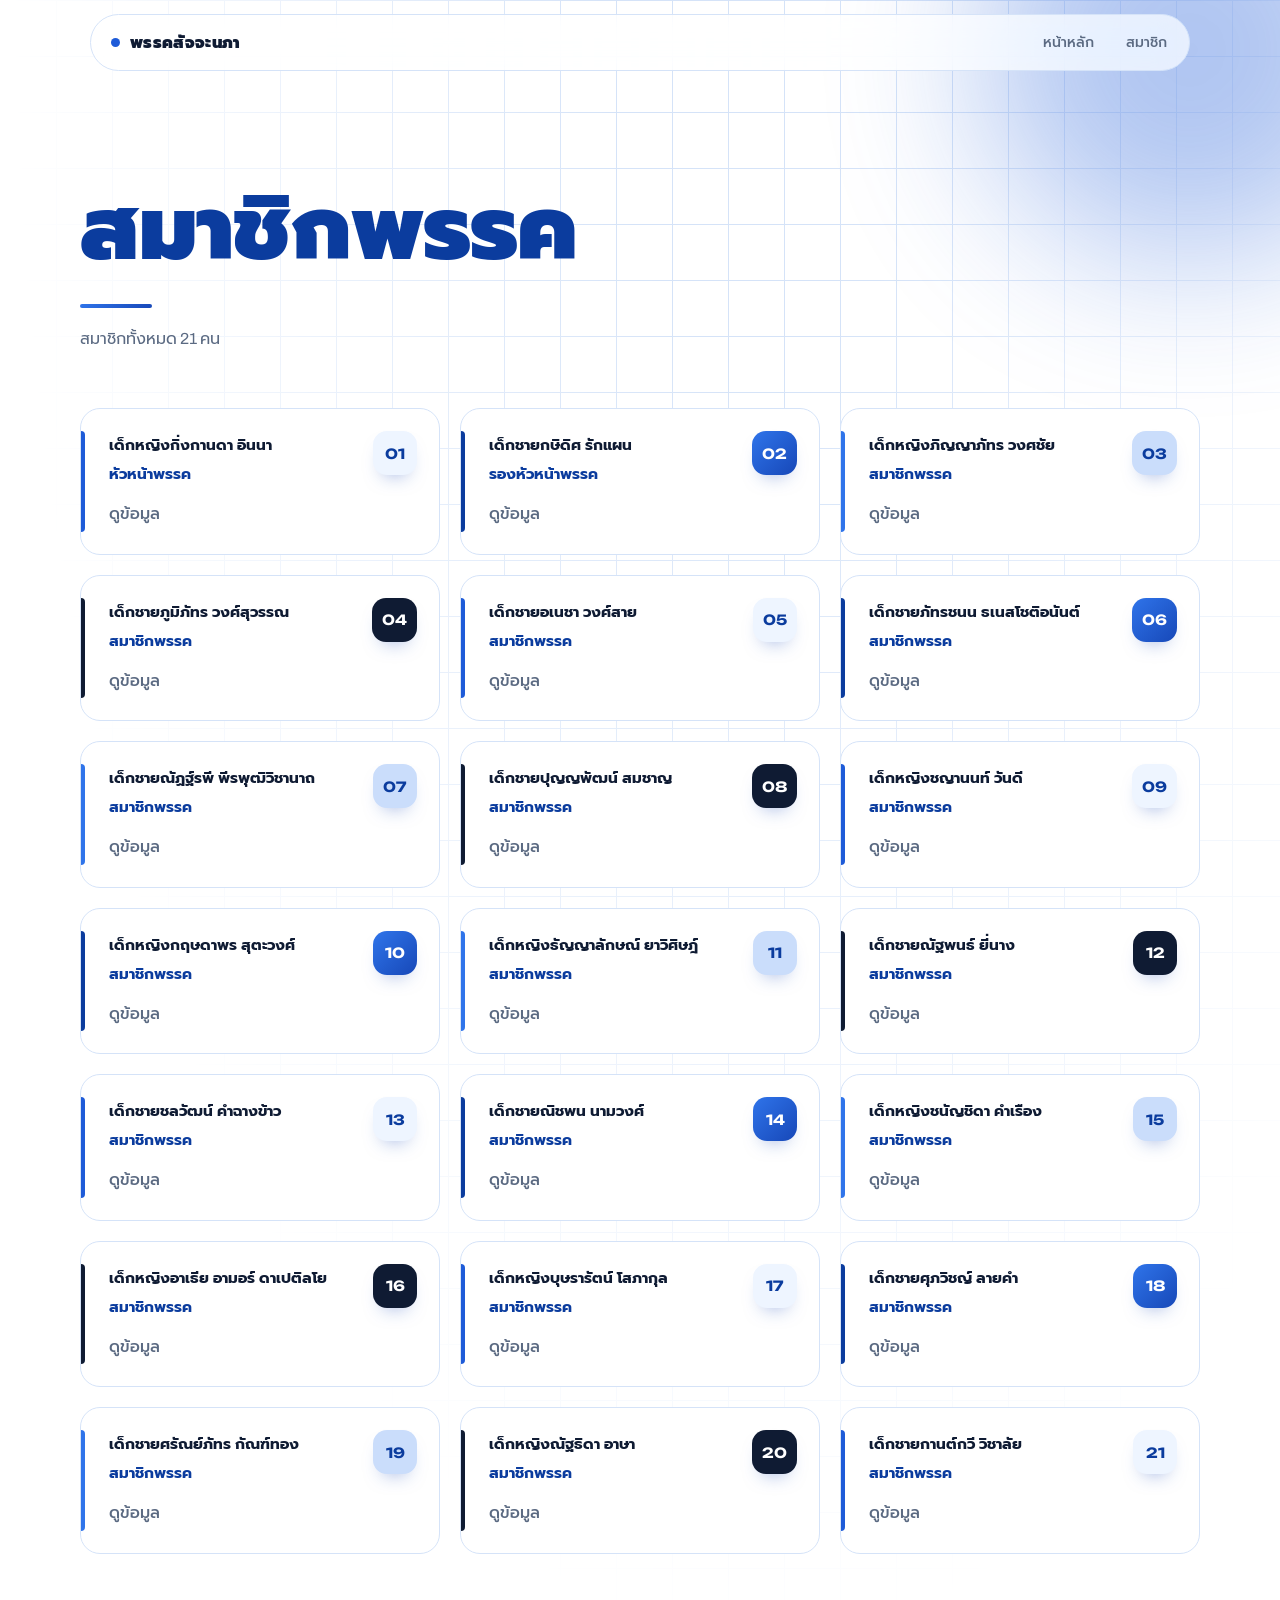
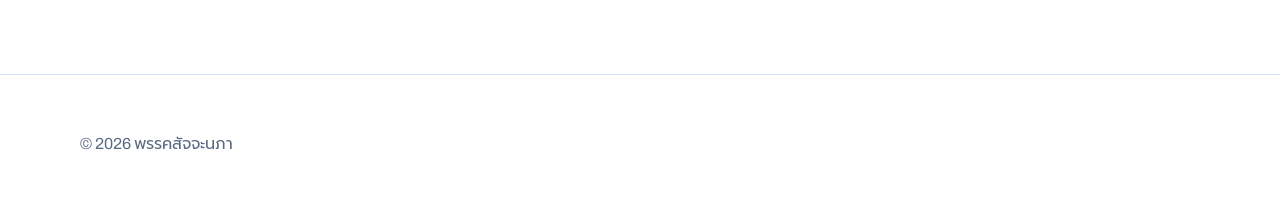
==== commit d2b029ba: "Update member.html" ====
--- a/member.html
+++ b/member.html
@@ -88,7 +88,7 @@
   .member-grid{display:grid;grid-template-columns:repeat(3,1fr);gap:20px;margin-top:56px}
   .member-card{padding:26px 28px}
   .member-card::before{content:"";position:absolute;left:0;top:22px;bottom:22px;width:4px;border-radius:0 4px 4px 0;background:var(--accent)}
-  .member-card h3{font-size:1.15rem;font-weight:700;margin-bottom:8px;padding-right:60px}
+  .member-card h3{font-size:.95rem;font-weight:700;margin-bottom:8px;padding-right:60px}
   .member-card .role{color:var(--blue-deep);font-weight:700;font-size:.95rem}
   .member-link{display:inline-block;margin-top:14px;color:var(--muted);font-weight:500;transition:color .25s}
   .member-link:hover{color:var(--blue-deep);text-decoration:underline;text-underline-offset:4px}
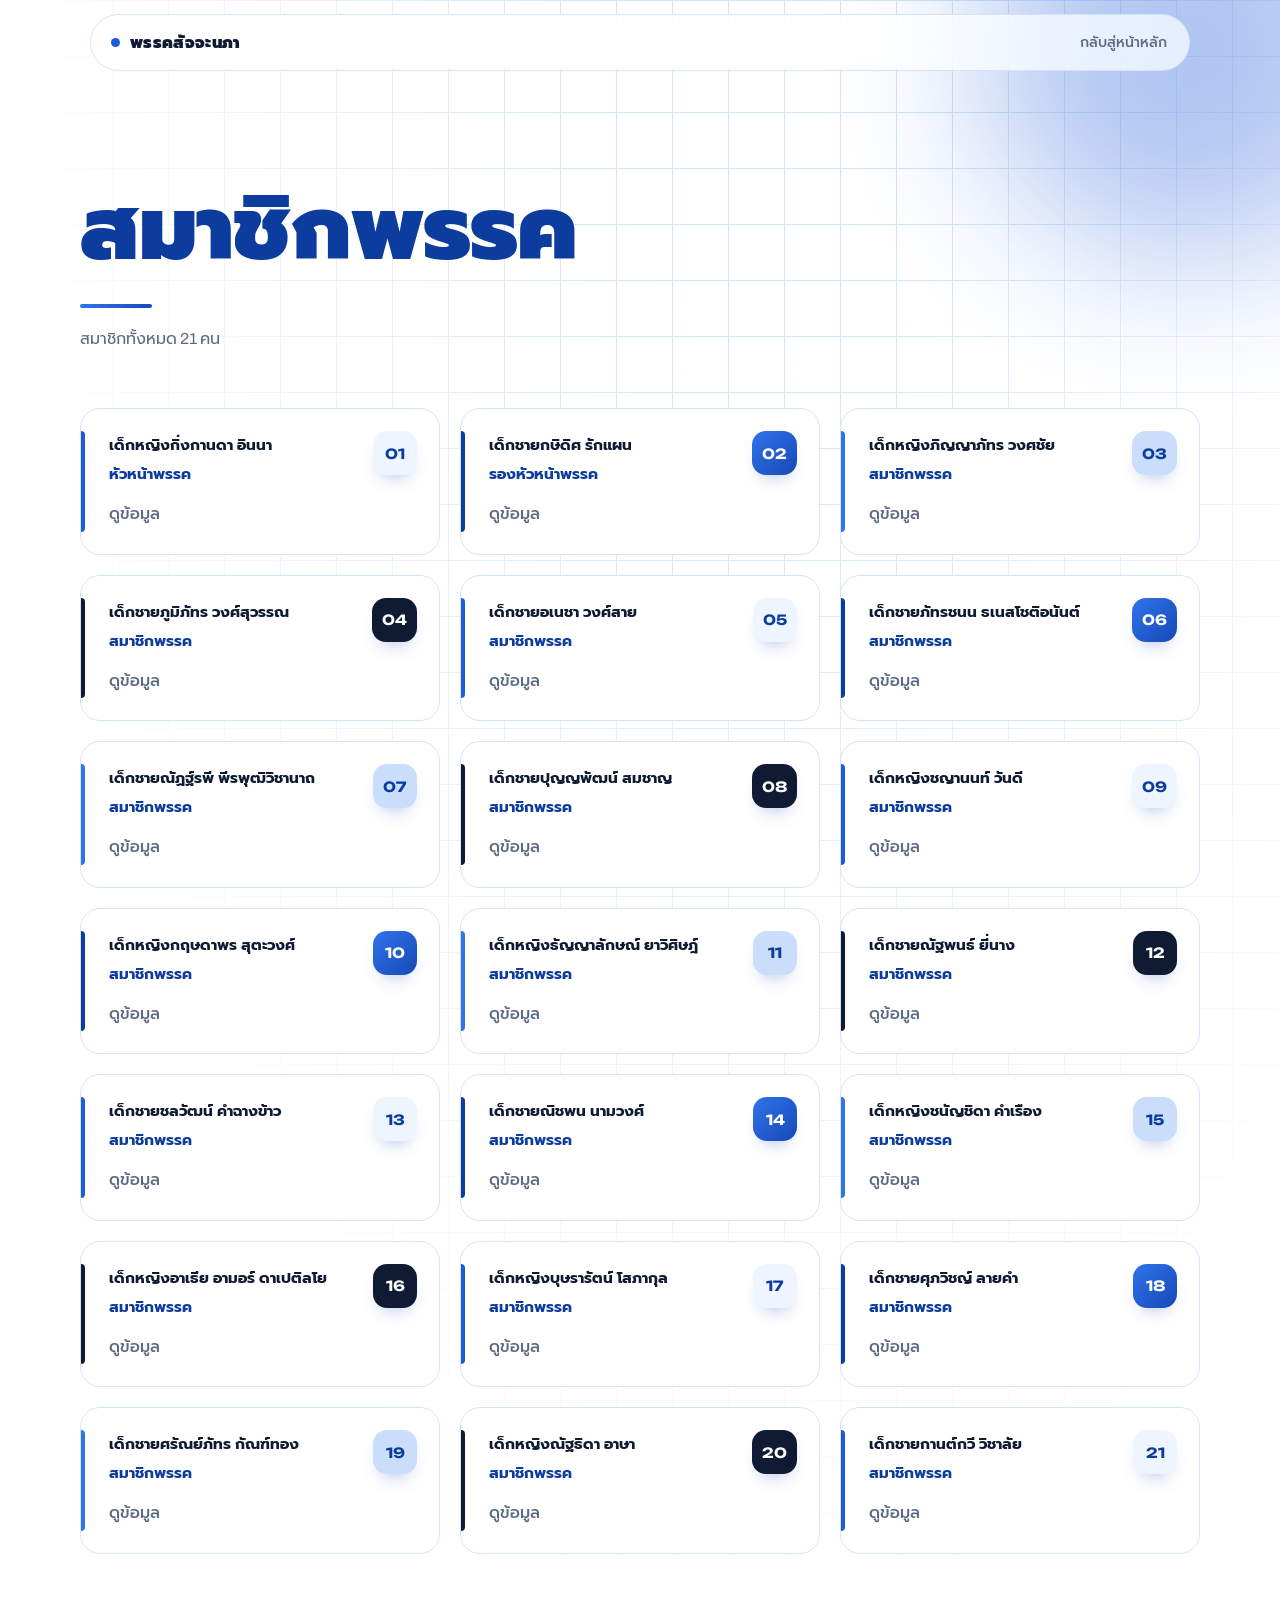
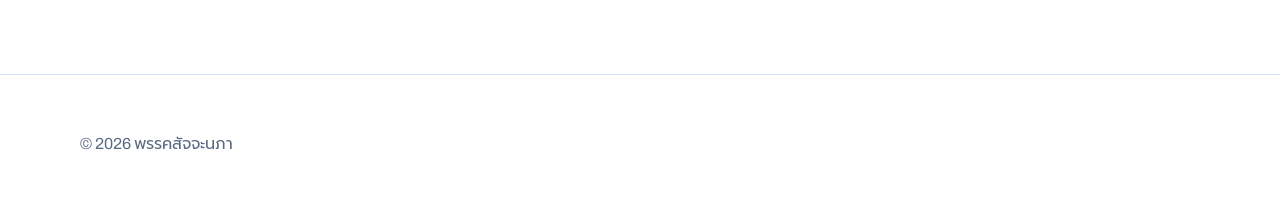
==== commit 0591349c: "Update member.html" ====
--- a/member.html
+++ b/member.html
@@ -185,8 +185,7 @@
     </button>
     <nav>
       <ul class="nav-links" id="navLinks">
-        <li><a href="index.html">หน้าหลัก</a></li>
-        <li><a href="#members">สมาชิก</a></li>
+        <li><a href="index.html">กลับสู่หน้าหลัก</a></li>
       </ul>
     </nav>
   </div>
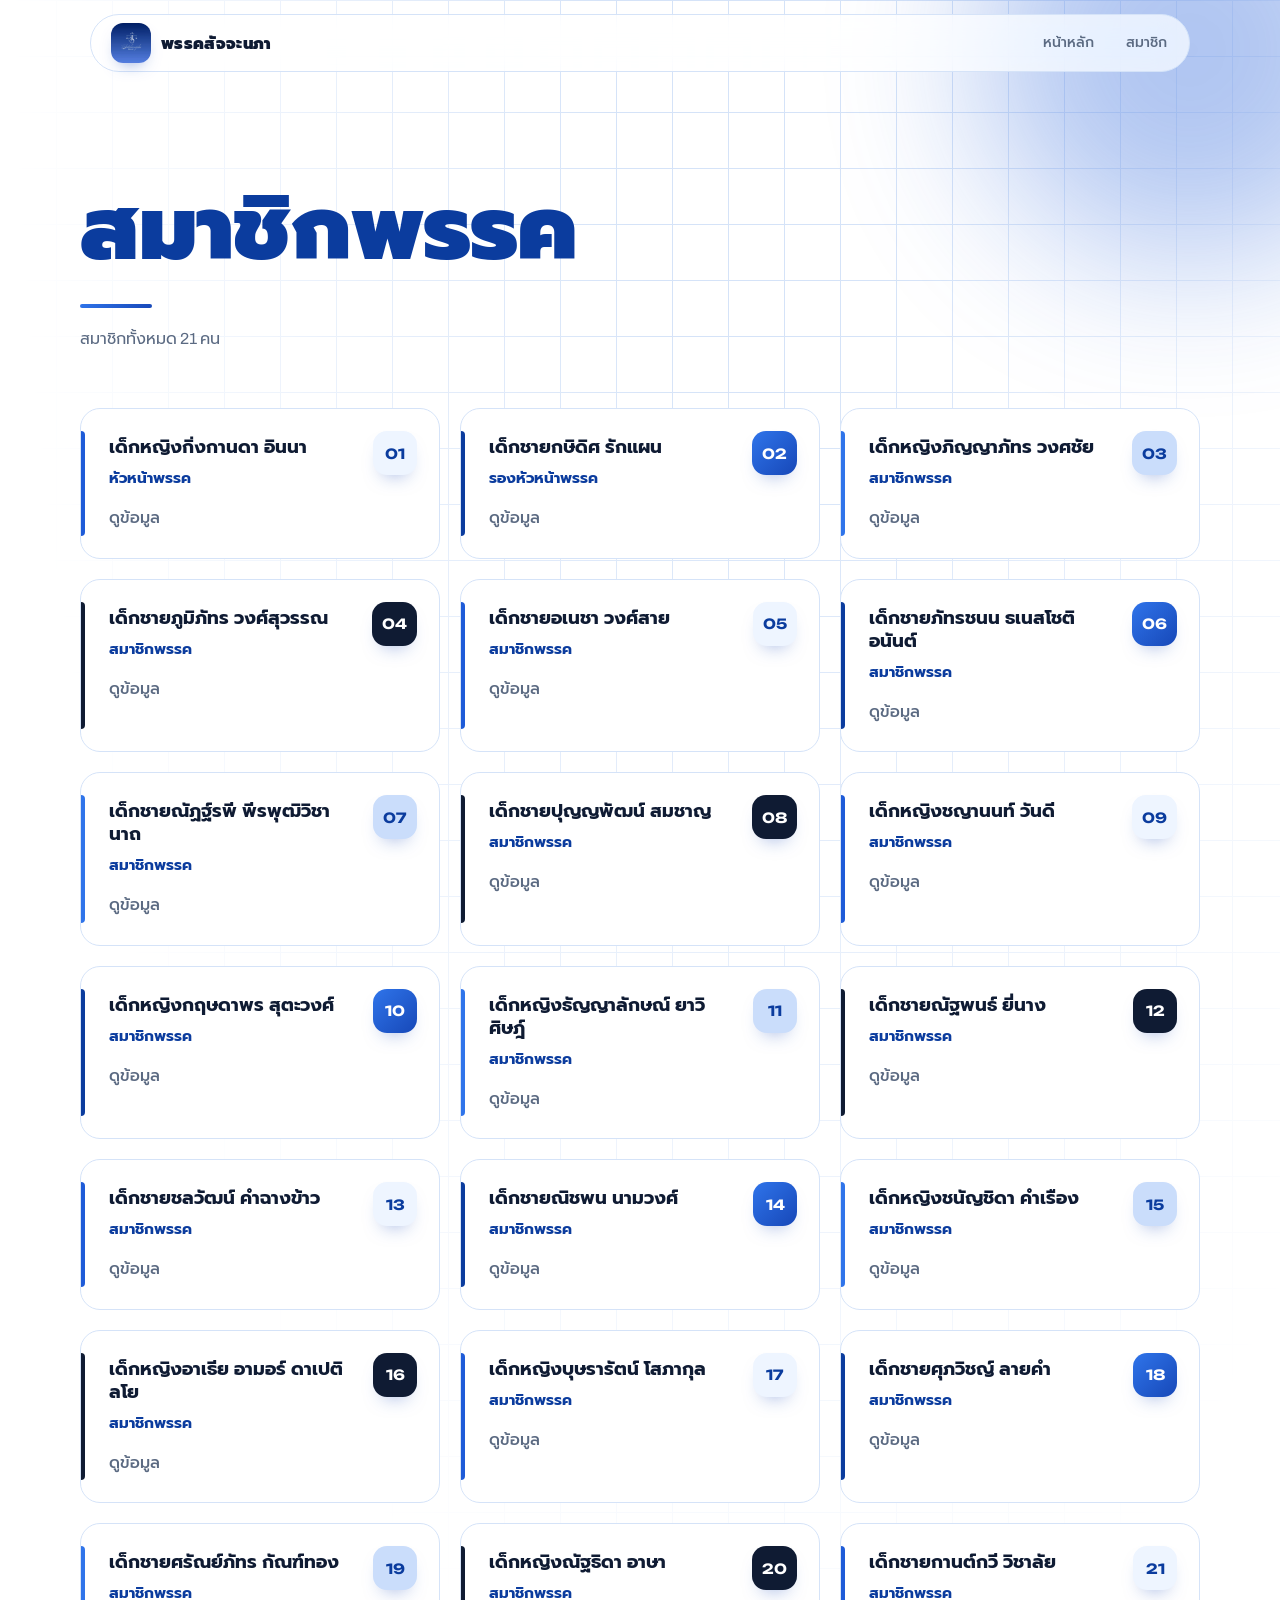
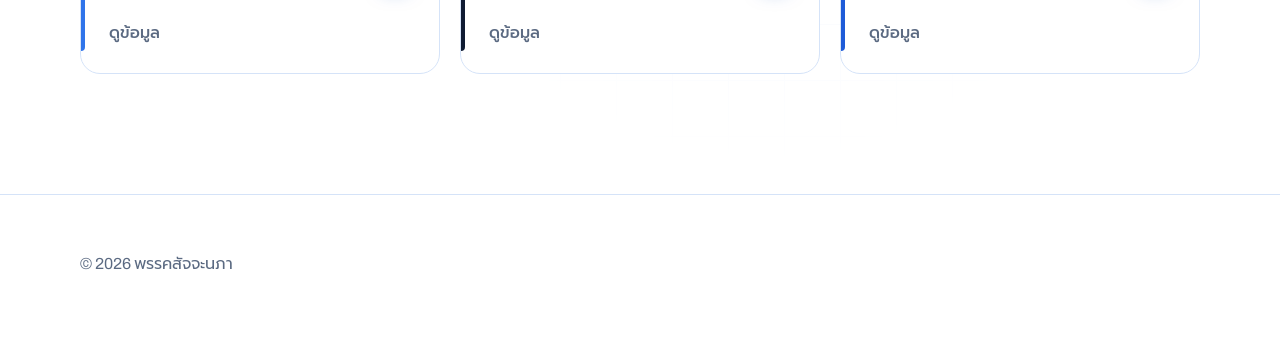
==== commit 7af360eb: "Add files via upload" ====
--- a/member.html
+++ b/member.html
@@ -6,6 +6,7 @@
   <meta name="theme-color" content="#1E5BD8">
 <meta name="description" content="สมาชิกพรรคสัจจะนภา">
 <title>สมาชิกพรรค | พรรคสัจจะนภา</title>
+<link rel="icon" href="Satchanapha.png" type="image/png">
 <link rel="preconnect" href="https://fonts.googleapis.com">
 <link rel="preconnect" href="https://fonts.gstatic.com" crossorigin>
 <link href="https://fonts.googleapis.com/css2?family=Archivo:wght@400;500;600;700&family=Prompt:wght@400;500;600;700;800&family=Unbounded:wght@500;700;900&display=swap" rel="stylesheet">
@@ -41,8 +42,7 @@
   .topbar.scrolled{background:rgba(255,255,255,.94);box-shadow:0 12px 40px -18px rgba(15,27,51,.25)}
   .topbar .wrap{width:100%;display:flex;align-items:center;justify-content:space-between;gap:12px}
   .brand{display:flex;align-items:center;gap:10px;font-family:var(--display);font-weight:900;letter-spacing:.02em}
-  .logo{width:9px;height:9px;border-radius:50%;background:var(--blue);animation:pulse 2s infinite}
-  @keyframes pulse{0%,100%{box-shadow:0 0 0 4px rgba(30,91,216,.2)}50%{box-shadow:0 0 0 9px rgba(30,91,216,.04)}}
+  .brand-logo{width:40px;height:40px;flex-shrink:0;border-radius:12px;object-fit:cover;box-shadow:0 8px 18px -10px rgba(23,72,184,.7)}
   .nav-links{display:flex;gap:4px}
   .nav-links a{display:block;padding:8px 14px;border-radius:999px;font-size:14px;font-weight:500;color:var(--muted);transition:background .25s,color .25s}
   .nav-links a:hover{background:var(--tint);color:var(--blue-deep)}
@@ -88,7 +88,7 @@
   .member-grid{display:grid;grid-template-columns:repeat(3,1fr);gap:20px;margin-top:56px}
   .member-card{padding:26px 28px}
   .member-card::before{content:"";position:absolute;left:0;top:22px;bottom:22px;width:4px;border-radius:0 4px 4px 0;background:var(--accent)}
-  .member-card h3{font-size:.95rem;font-weight:700;margin-bottom:8px;padding-right:60px}
+  .member-card h3{font-size:1.15rem;font-weight:700;margin-bottom:8px;padding-right:60px}
   .member-card .role{color:var(--blue-deep);font-weight:700;font-size:.95rem}
   .member-link{display:inline-block;margin-top:14px;color:var(--muted);font-weight:500;transition:color .25s}
   .member-link:hover{color:var(--blue-deep);text-decoration:underline;text-underline-offset:4px}
@@ -179,13 +179,14 @@
 
 <header class="topbar" id="topbar">
   <div class="wrap">
-    <a class="brand" href="index.html"><span class="logo" aria-hidden="true"></span>พรรคสัจจะนภา</a>
+    <a class="brand" href="index.html"><img class="brand-logo" src="Satchanapha.png" alt="" width="40" height="40">พรรคสัจจะนภา</a>
     <button class="menu-btn" id="menuBtn" type="button" aria-label="เปิดเมนู" aria-expanded="false" aria-controls="navLinks">
       <span></span><span></span><span></span>
     </button>
     <nav>
       <ul class="nav-links" id="navLinks">
-        <li><a href="index.html">กลับสู่หน้าหลัก</a></li>
+        <li><a href="index.html">หน้าหลัก</a></li>
+        <li><a href="#members">สมาชิก</a></li>
       </ul>
     </nav>
   </div>
@@ -515,4 +516,4 @@
 })();
 </script>
 </body>
-</html>
+</html>
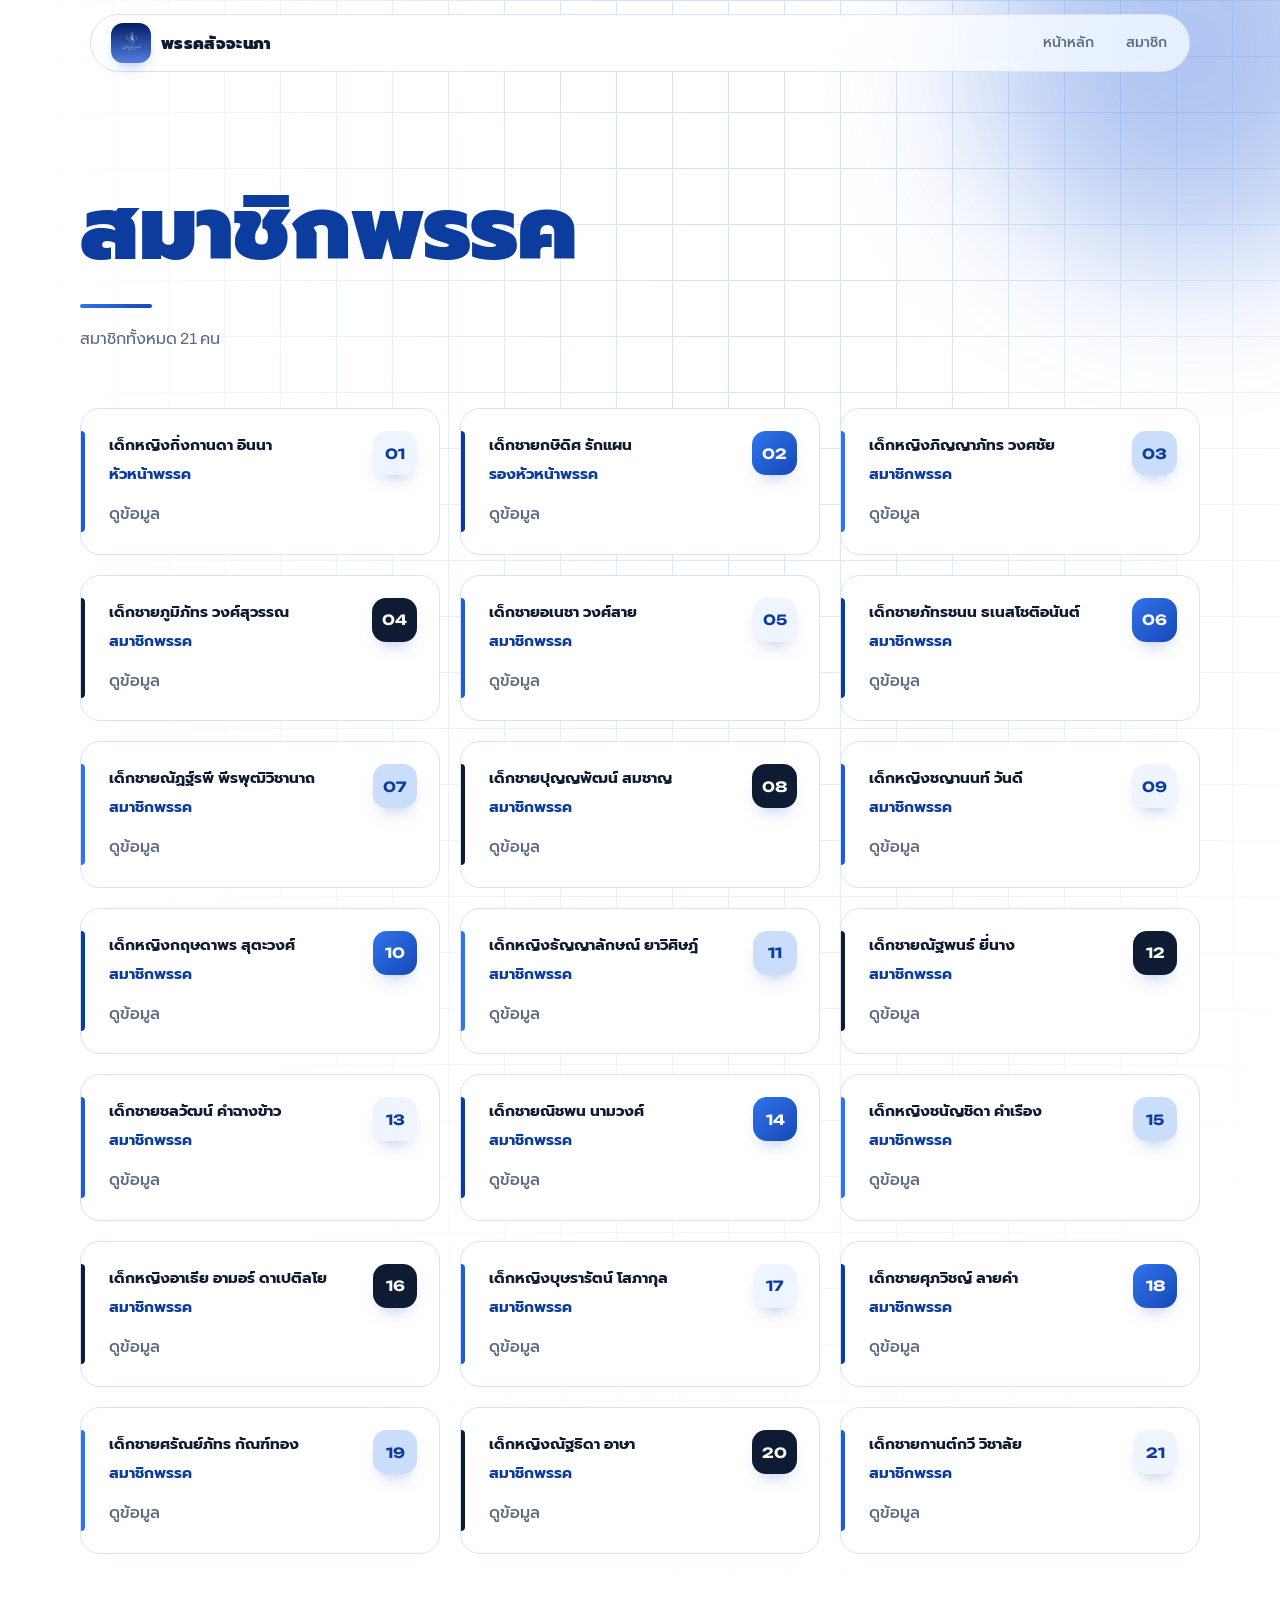
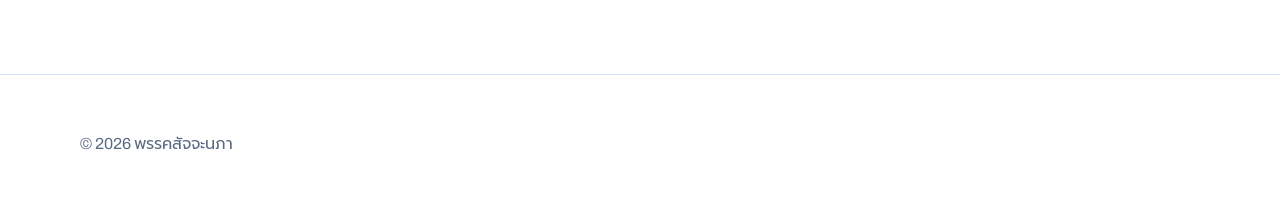
==== commit 91d77a97: "Update member.html" ====
--- a/member.html
+++ b/member.html
@@ -88,7 +88,7 @@
   .member-grid{display:grid;grid-template-columns:repeat(3,1fr);gap:20px;margin-top:56px}
   .member-card{padding:26px 28px}
   .member-card::before{content:"";position:absolute;left:0;top:22px;bottom:22px;width:4px;border-radius:0 4px 4px 0;background:var(--accent)}
-  .member-card h3{font-size:1.15rem;font-weight:700;margin-bottom:8px;padding-right:60px}
+  .member-card h3{font-size:.95rem;font-weight:700;margin-bottom:8px;padding-right:60px}
   .member-card .role{color:var(--blue-deep);font-weight:700;font-size:.95rem}
   .member-link{display:inline-block;margin-top:14px;color:var(--muted);font-weight:500;transition:color .25s}
   .member-link:hover{color:var(--blue-deep);text-decoration:underline;text-underline-offset:4px}
@@ -516,4 +516,4 @@
 })();
 </script>
 </body>
-</html>+</html>
